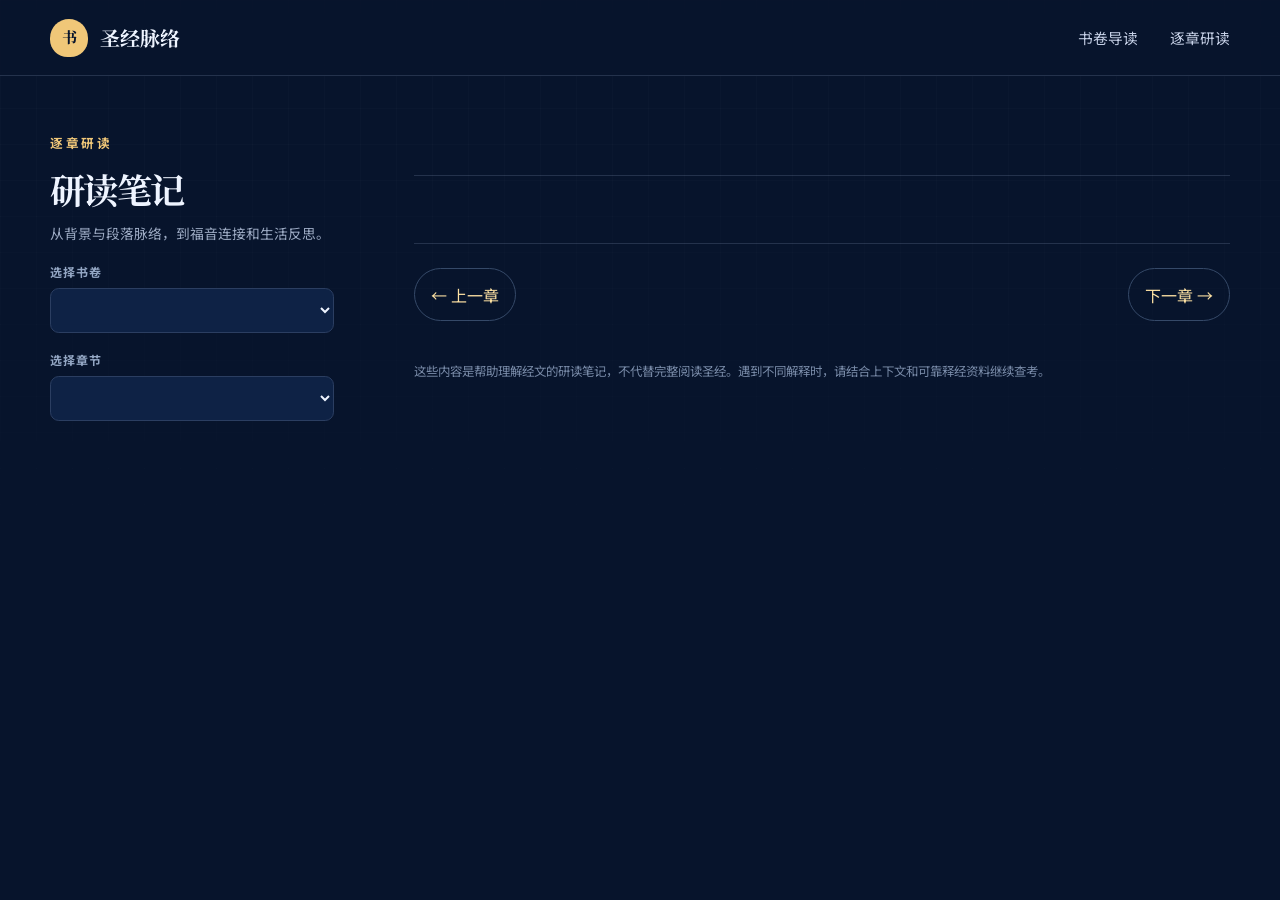
==== study.html @ f8e5fe14 "Add study.html" ====
<!doctype html>
<html lang="zh-CN">
  <head>
    <meta charset="UTF-8" />
    <meta name="viewport" content="width=device-width, initial-scale=1.0" />
    <meta name="description" content="简体中文圣经逐章研读笔记，包含经文脉络、福音连接、核心信息和生活反思。" />
    <meta name="theme-color" content="#08152d" />
    <title>逐章研读｜圣经脉络</title>
    <link rel="preconnect" href="https://fonts.googleapis.com" />
    <link rel="preconnect" href="https://fonts.gstatic.com" crossorigin />
    <link href="https://fonts.googleapis.com/css2?family=Noto+Sans+SC:wght@400;500;600;700&family=Noto+Serif+SC:wght@600;700;900&display=swap" rel="stylesheet" />
    <link rel="icon" type="image/svg+xml" href="data:image/svg+xml,%3Csvg xmlns='http://www.w3.org/2000/svg' viewBox='0 0 64 64'%3E%3Crect width='64' height='64' rx='14' fill='%2308152d'/%3E%3Cpath d='M14 16h15c5 0 9 4 9 9v25c-2-3-5-5-10-5H14V16Zm36 0H35c-5 0-9 4-9 9v20h10c5 0 9 2 14 5V16Z' fill='%23f0c778'/%3E%3C/svg%3E" />
    <link rel="stylesheet" href="styles.css" />
  </head>
  <body class="study-page">
    <a class="skip-link" href="#study-content">跳到研读内容</a>
    <header class="site-header">
      <a class="brand" href="index.html" aria-label="返回圣经脉络首页"><span class="brand-mark" aria-hidden="true">书</span><span>圣经脉络</span></a>
      <nav aria-label="主要导航"><a href="index.html">书卷导读</a><a href="study.html" aria-current="page">逐章研读</a></nav>
    </header>

    <main class="study-shell">
      <aside class="study-sidebar" aria-label="研读导航">
        <div class="study-sidebar-heading">
          <p class="eyebrow">逐章研读</p>
          <h1>研读笔记</h1>
          <p>从背景与段落脉络，到福音连接和生活反思。</p>
        </div>
        <label class="study-select-label" for="book-select">选择书卷</label>
        <select id="book-select" class="study-select"></select>
        <label class="study-select-label" for="chapter-select">选择章节</label>
        <select id="chapter-select" class="study-select"></select>
        <div id="chapter-list" class="chapter-list" aria-label="章节列表"></div>
      </aside>

      <article class="study-content" id="study-content" tabindex="-1">
        <div class="study-content-header">
          <p class="study-breadcrumb" id="study-breadcrumb"></p>
          <h2 id="study-title"></h2>
          <p class="study-subtitle" id="study-subtitle"></p>
        </div>
        <div class="study-note" id="study-note"></div>
        <nav class="chapter-pagination" aria-label="前后章节">
          <button id="previous-chapter" type="button">← 上一章</button>
          <button id="next-chapter" type="button">下一章 →</button>
        </nav>
        <p class="study-disclaimer">这些内容是帮助理解经文的研读笔记，不代替完整阅读圣经。遇到不同解释时，请结合上下文和可靠释经资料继续查考。</p>
      </article>
    </main>

    <script src="study-data.js"></script>
    <script src="study.js"></script>
  </body>
</html>
---- styles.css ----
:root {
  --ink: #eef4ff;
  --muted: #9dabc4;
  --navy: #08152d;
  --navy-2: #0d2144;
  --navy-3: #132b53;
  --gold: #f0c778;
  --gold-soft: #ffe3a4;
  --blue: #80b8ff;
  --line: rgba(183, 205, 242, 0.16);
  --max: 1180px;
}

* { box-sizing: border-box; }
html { scroll-behavior: smooth; }
body {
  margin: 0;
  color: var(--ink);
  background: var(--navy);
  font-family: "Noto Sans SC", system-ui, sans-serif;
  font-size: 16px;
  line-height: 1.75;
}
body::before {
  content: "";
  position: fixed;
  inset: 0;
  pointer-events: none;
  background-image: linear-gradient(rgba(255,255,255,.018) 1px, transparent 1px), linear-gradient(90deg, rgba(255,255,255,.018) 1px, transparent 1px);
  background-size: 36px 36px;
  mask-image: linear-gradient(to bottom, black, transparent 70%);
}
a { color: inherit; }
button, input { font: inherit; }
button { color: inherit; }
.sr-only { position: absolute; width: 1px; height: 1px; padding: 0; margin: -1px; overflow: hidden; clip: rect(0,0,0,0); white-space: nowrap; border: 0; }
.skip-link { position: fixed; left: 1rem; top: -5rem; z-index: 99; padding: .7rem 1rem; color: var(--navy); background: var(--gold); border-radius: .3rem; }
.skip-link:focus { top: 1rem; }

.site-header {
  position: sticky;
  top: 0;
  z-index: 20;
  display: flex;
  align-items: center;
  justify-content: space-between;
  min-height: 76px;
  padding: 0 max(24px, calc((100vw - var(--max)) / 2));
  background: rgba(8, 21, 45, .88);
  border-bottom: 1px solid var(--line);
  backdrop-filter: blur(14px);
}
.brand { display: flex; align-items: center; gap: .75rem; font-family: "Noto Serif SC", serif; font-size: 1.25rem; font-weight: 700; text-decoration: none; }
.brand-mark { display: grid; width: 38px; height: 38px; place-items: center; color: var(--navy); background: var(--gold); border-radius: 50% 50% 46% 46%; font-size: .95rem; }
nav { display: flex; gap: 2rem; }
nav a { color: #c7d2e8; font-size: .92rem; text-decoration: none; }
nav a:hover, nav a:focus-visible { color: var(--gold-soft); }

.hero {
  position: relative;
  display: grid;
  grid-template-columns: 1.06fr .94fr;
  gap: 5rem;
  align-items: center;
  min-height: 700px;
  max-width: var(--max);
  margin: 0 auto;
  padding: 7rem 0 6rem;
}
.hero::after { content: ""; position: absolute; z-index: -1; right: -22%; top: 3%; width: 620px; height: 620px; background: radial-gradient(circle, rgba(50, 111, 204, .21), transparent 67%); }
.eyebrow { margin: 0 0 .9rem; color: var(--gold); font-size: .79rem; font-weight: 700; letter-spacing: .2em; }
h1, h2, h3 { font-family: "Noto Serif SC", serif; }
h1 { margin: 0; font-size: clamp(3.1rem, 6.2vw, 5.8rem); line-height: 1.11; letter-spacing: -.045em; }
h1 span { color: var(--gold); }
.hero-intro { max-width: 600px; margin: 2rem 0 2.3rem; color: #b9c7de; font-size: 1.08rem; }
.primary-button { display: inline-flex; align-items: center; gap: 1.3rem; padding: .82rem 1.25rem .82rem 1.35rem; color: var(--navy); background: var(--gold); border: 1px solid var(--gold); border-radius: 3rem; font-weight: 700; text-decoration: none; }
.primary-button span { display: grid; width: 31px; height: 31px; place-items: center; background: var(--navy); color: var(--gold); border-radius: 50%; }
.primary-button:hover { background: var(--gold-soft); }
.hero-actions { display: flex; align-items: center; gap: 1.5rem; flex-wrap: wrap; }
.text-link { color: var(--gold-soft); font-size: .9rem; font-weight: 600; text-underline-offset: .3rem; }

.hero-map { position: relative; display: grid; gap: .3rem; padding: 1rem 0; }
.map-line { position: absolute; left: 27px; top: 10%; bottom: 10%; width: 1px; background: linear-gradient(var(--gold), rgba(240,199,120,.08)); }
.map-item { position: relative; display: grid; grid-template-columns: 55px 105px 1fr; align-items: center; min-height: 74px; color: #8fa0bc; border-bottom: 1px solid var(--line); }
.map-item span { z-index: 1; display: grid; width: 36px; height: 36px; place-items: center; background: var(--navy); border: 1px solid #34496c; border-radius: 50%; font-size: .7rem; }
.map-item strong { color: #ced8e9; font-family: "Noto Serif SC", serif; font-size: 1.14rem; }
.map-item small { font-size: .82rem; }
.map-item.active span { color: var(--navy); background: var(--gold); border-color: var(--gold); }
.map-item.active strong { color: var(--gold-soft); }

.section { max-width: var(--max); margin: 0 auto; padding: 7rem 0; }
.section-heading h2, .reading h2 { margin: .2rem 0 .8rem; font-size: clamp(2.2rem, 4vw, 3.5rem); line-height: 1.25; }
.section-heading > p:last-child { max-width: 690px; color: var(--muted); }
.overview { border-top: 1px solid var(--line); }
.testament-grid { display: grid; grid-template-columns: 1fr 1fr; gap: 1.2rem; margin-top: 3rem; }
.testament-card { display: grid; grid-template-columns: 120px 1fr; gap: 1.6rem; align-items: center; min-height: 205px; padding: 2rem; border: 1px solid var(--line); background: linear-gradient(135deg, rgba(255,255,255,.045), rgba(255,255,255,.012)); border-radius: 1.2rem; }
.testament-card.new { background: linear-gradient(135deg, rgba(78,136,221,.18), rgba(255,255,255,.015)); }
.card-number { color: var(--gold); font-family: "Noto Serif SC", serif; font-size: 4.5rem; font-weight: 900; line-height: 1; }
.testament-card p { margin: 0; color: var(--muted); font-size: .8rem; letter-spacing: .1em; }
.testament-card h3 { margin: .1rem 0 .5rem; font-size: 1.7rem; }
.testament-card span { color: #93a6c3; font-size: .84rem; }

.books-section { max-width: none; padding-left: max(24px, calc((100vw - var(--max)) / 2)); padding-right: max(24px, calc((100vw - var(--max)) / 2)); background: #0a1934; border-block: 1px solid var(--line); }
.books-heading { display: flex; justify-content: space-between; align-items: end; }
.books-heading > p { margin-bottom: 1.2rem !important; font-size: .85rem; }
.book-controls { display: flex; justify-content: space-between; gap: 1rem; margin-top: 2.2rem; }
.search-box { display: flex; align-items: center; gap: .8rem; width: min(520px, 100%); padding: 0 1rem; background: #07142c; border: 1px solid #263a5e; border-radius: .7rem; }
.search-box:focus-within { border-color: var(--gold); box-shadow: 0 0 0 3px rgba(240,199,120,.12); }
.search-box svg { width: 20px; fill: none; stroke: var(--muted); stroke-width: 1.8; }
.search-box input { width: 100%; height: 52px; color: var(--ink); background: transparent; border: 0; outline: 0; }
.search-box input::placeholder { color: #7889a5; }
.filters, .category-filters { display: flex; gap: .45rem; flex-wrap: wrap; }
.filter, .category-filter { padding: .7rem 1.05rem; color: #aebbd0; background: transparent; border: 1px solid #2b3e61; border-radius: 3rem; cursor: pointer; }
.filter:hover, .category-filter:hover, .filter.active, .category-filter.active { color: var(--navy); background: var(--gold); border-color: var(--gold); }
.category-filters { margin: 1.3rem 0 2.2rem; }
.category-filter { padding: .43rem .8rem; font-size: .8rem; }
.book-grid { display: grid; grid-template-columns: repeat(4, minmax(0, 1fr)); gap: 1rem; }
.book-card { position: relative; min-height: 255px; padding: 1.5rem; text-align: left; background: #0e2245; border: 1px solid var(--line); border-radius: .9rem; cursor: pointer; transition: transform .2s ease, border-color .2s ease, background .2s ease; }
.book-card:hover, .book-card:focus-visible { transform: translateY(-4px); background: #132a51; border-color: rgba(240,199,120,.55); outline: 0; }
.book-card .meta { display: flex; justify-content: space-between; color: #8294b1; font-size: .72rem; letter-spacing: .08em; }
.book-card h3 { margin: 1.15rem 0 .65rem; color: #f5f7fc; font-size: 1.45rem; }
.book-card p { display: -webkit-box; margin: 0; overflow: hidden; color: #9fafc7; font-size: .88rem; -webkit-box-orient: vertical; -webkit-line-clamp: 3; }
.book-card .open-label { position: absolute; bottom: 1.35rem; color: var(--gold); font-size: .78rem; }
.empty-state { padding: 5rem 1rem; text-align: center; color: var(--muted); }
.empty-state button { color: var(--gold); background: none; border: 0; text-decoration: underline; cursor: pointer; }

.reading { display: grid; grid-template-columns: .8fr 1.2fr; gap: 6rem; align-items: start; }
.reading-intro > p:last-child { color: var(--muted); }
.reading-steps { margin: 0; padding: 0; list-style: none; }
.reading-steps li { display: grid; grid-template-columns: 56px 1fr; gap: 1.2rem; padding: 1.7rem 0; border-top: 1px solid var(--line); }
.reading-steps li:last-child { border-bottom: 1px solid var(--line); }
.reading-steps span { color: var(--gold); font-family: "Noto Serif SC", serif; }
.reading-steps h3 { margin: -.2rem 0 .35rem; font-size: 1.25rem; }
.reading-steps p { margin: 0; color: var(--muted); font-size: .9rem; }

footer { display: flex; justify-content: space-between; gap: 2rem; padding: 3rem max(24px, calc((100vw - var(--max)) / 2)); color: #7f91ae; background: #050f22; border-top: 1px solid var(--line); font-size: .82rem; }
footer strong { color: var(--gold-soft); font-family: "Noto Serif SC", serif; font-size: 1.1rem; }
footer p { max-width: 480px; margin: .35rem 0; }

dialog { width: min(720px, calc(100vw - 32px)); max-height: min(88vh, 900px); padding: 0; color: var(--ink); background: #0d2144; border: 1px solid #3a4f70; border-radius: 1.1rem; box-shadow: 0 30px 100px rgba(0,0,0,.55); }
dialog::backdrop { background: rgba(2, 8, 19, .78); backdrop-filter: blur(5px); }
.dialog-close { position: absolute; top: 1rem; right: 1rem; display: grid; width: 38px; height: 38px; place-items: center; color: #bac7dc; background: rgba(255,255,255,.06); border: 1px solid var(--line); border-radius: 50%; cursor: pointer; font-size: 1.3rem; }
.dialog-body { padding: 2.4rem; }
.dialog-kicker { color: var(--gold); font-size: .75rem; letter-spacing: .12em; }
.dialog-body h2 { margin: .35rem 0 .25rem; font-size: 2.5rem; }
.dialog-theme { margin: 0 0 1.7rem; color: var(--blue); font-weight: 600; }
.dialog-summary { color: #c0cbdd; }
.dialog-details { display: grid; grid-template-columns: 1fr 1fr; gap: 1rem; margin-top: 2rem; }
.detail-box { padding: 1rem; background: rgba(255,255,255,.035); border: 1px solid var(--line); border-radius: .7rem; }
.detail-box span { display: block; margin-bottom: .35rem; color: #8496b3; font-size: .72rem; }
.detail-box strong { font-size: .92rem; }
.insight-section { margin-top: 1rem; padding: 1.1rem 1.2rem; background: rgba(128,184,255,.07); border-left: 3px solid var(--blue); border-radius: .25rem .7rem .7rem .25rem; }
.insight-section.application { background: rgba(240,199,120,.07); border-left-color: var(--gold); }
.insight-section > span { color: var(--blue); font-size: .76rem; font-weight: 700; letter-spacing: .1em; }
.insight-section.application > span { color: var(--gold); }
.insight-section p { margin: .45rem 0 0; color: #c0cbdd; font-size: .92rem; line-height: 1.8; }
.dialog-study-link { display: inline-flex; margin-top: 1.4rem; color: var(--navy); background: var(--gold); padding: .72rem 1.05rem; border-radius: 2rem; font-size: .84rem; font-weight: 700; text-decoration: none; }

.study-page { min-height: 100vh; background: #07142c; }
.study-shell { display: grid; grid-template-columns: 300px minmax(0, 820px); gap: 4rem; max-width: var(--max); margin: 0 auto; padding: 3.5rem 0 7rem; }
.study-sidebar { position: sticky; top: 110px; align-self: start; max-height: calc(100vh - 135px); overflow-y: auto; padding-right: 1rem; scrollbar-color: #425577 transparent; }
.study-sidebar-heading h1 { margin: 0; font-family: "Noto Serif SC", serif; font-size: 2.2rem; }
.study-sidebar-heading > p:last-child { color: var(--muted); font-size: .86rem; }
.study-select-label { display: block; margin: 1rem 0 .35rem; color: #93a6c3; font-size: .75rem; font-weight: 700; letter-spacing: .08em; }
.study-select { width: 100%; min-height: 45px; padding: 0 .75rem; color: var(--ink); background: #0e2245; border: 1px solid #2b3e61; border-radius: .55rem; }
.chapter-list { display: grid; grid-template-columns: repeat(5, 1fr); gap: .4rem; margin-top: 1rem; }
.chapter-list button { aspect-ratio: 1; color: #aab8ce; background: #0b1b39; border: 1px solid #263a5e; border-radius: .45rem; cursor: pointer; font-size: .78rem; }
.chapter-list button:hover, .chapter-list button.active { color: var(--navy); background: var(--gold); border-color: var(--gold); }
.study-content { min-width: 0; }
.study-content-header { padding-bottom: 2rem; border-bottom: 1px solid var(--line); }
.study-breadcrumb { margin: 0 0 .7rem; color: var(--gold); font-size: .78rem; font-weight: 700; letter-spacing: .1em; }
.study-content h2 { margin: 0; font-size: clamp(2.1rem, 4vw, 3.4rem); line-height: 1.25; }
.study-subtitle { margin: .7rem 0 0; color: var(--blue); font-size: 1.08rem; }
.study-note { padding-top: 1.2rem; }
.study-note h3 { margin: 2.7rem 0 .8rem; padding-top: 1.2rem; color: var(--gold-soft); border-top: 1px solid var(--line); font-size: 1.45rem; }
.study-note h4 { margin: 2rem 0 .7rem; color: #edf3ff; font-family: "Noto Sans SC", sans-serif; font-size: 1.02rem; }
.study-note p { margin: .65rem 0; color: #b9c7dc; font-size: 1rem; line-height: 1.9; }
.study-highlight { padding: 1rem 1.1rem; color: #dce8fb !important; background: rgba(128,184,255,.07); border-left: 3px solid var(--blue); border-radius: .2rem .6rem .6rem .2rem; }
.study-point { padding-left: 1rem; border-left: 2px solid #415677; }
.chapter-pagination { display: flex; justify-content: space-between; gap: 1rem; margin-top: 3rem; padding-top: 1.5rem; border-top: 1px solid var(--line); }
.chapter-pagination button { padding: .7rem 1rem; color: var(--gold-soft); background: transparent; border: 1px solid #354968; border-radius: 2rem; cursor: pointer; }
.chapter-pagination button:hover:not(:disabled) { color: var(--navy); background: var(--gold); border-color: var(--gold); }
.chapter-pagination button:disabled { opacity: .35; cursor: not-allowed; }
.study-disclaimer { margin-top: 2.5rem; color: #788aa7; font-size: .78rem; }

@media (max-width: 900px) {
  .site-header { padding-inline: 24px; }
  nav { display: none; }
  .hero { grid-template-columns: 1fr; gap: 3rem; min-height: auto; padding: 5rem 24px; }
  .hero-map { max-width: 620px; }
  .section { padding: 5rem 24px; }
  .testament-grid { grid-template-columns: 1fr; }
  .book-grid { grid-template-columns: repeat(2, minmax(0, 1fr)); }
  .reading { grid-template-columns: 1fr; gap: 2rem; }
  .study-shell { grid-template-columns: 1fr; gap: 2.5rem; padding: 2.5rem 24px 5rem; }
  .study-sidebar { position: static; max-height: none; padding: 0; }
  .chapter-list { grid-template-columns: repeat(10, 1fr); }
}

@media (max-width: 580px) {
  h1 { font-size: 3.2rem; }
  .hero { padding-top: 4rem; }
  .map-item { grid-template-columns: 50px 85px 1fr; }
  .testament-card { grid-template-columns: 80px 1fr; padding: 1.4rem; }
  .card-number { font-size: 3.3rem; }
  .book-controls, .books-heading, footer { align-items: stretch; flex-direction: column; }
  .filters { display: grid; grid-template-columns: repeat(3, 1fr); }
  .book-grid { grid-template-columns: 1fr; }
  .book-card { min-height: 220px; }
  .dialog-body { padding: 2rem 1.4rem 1.4rem; }
  .dialog-details { grid-template-columns: 1fr; }
  .chapter-list { grid-template-columns: repeat(7, 1fr); }
  .study-content h2 { font-size: 2rem; }
}

@media (prefers-reduced-motion: reduce) {
  html { scroll-behavior: auto; }
  *, *::before, *::after { transition-duration: .01ms !important; }
}
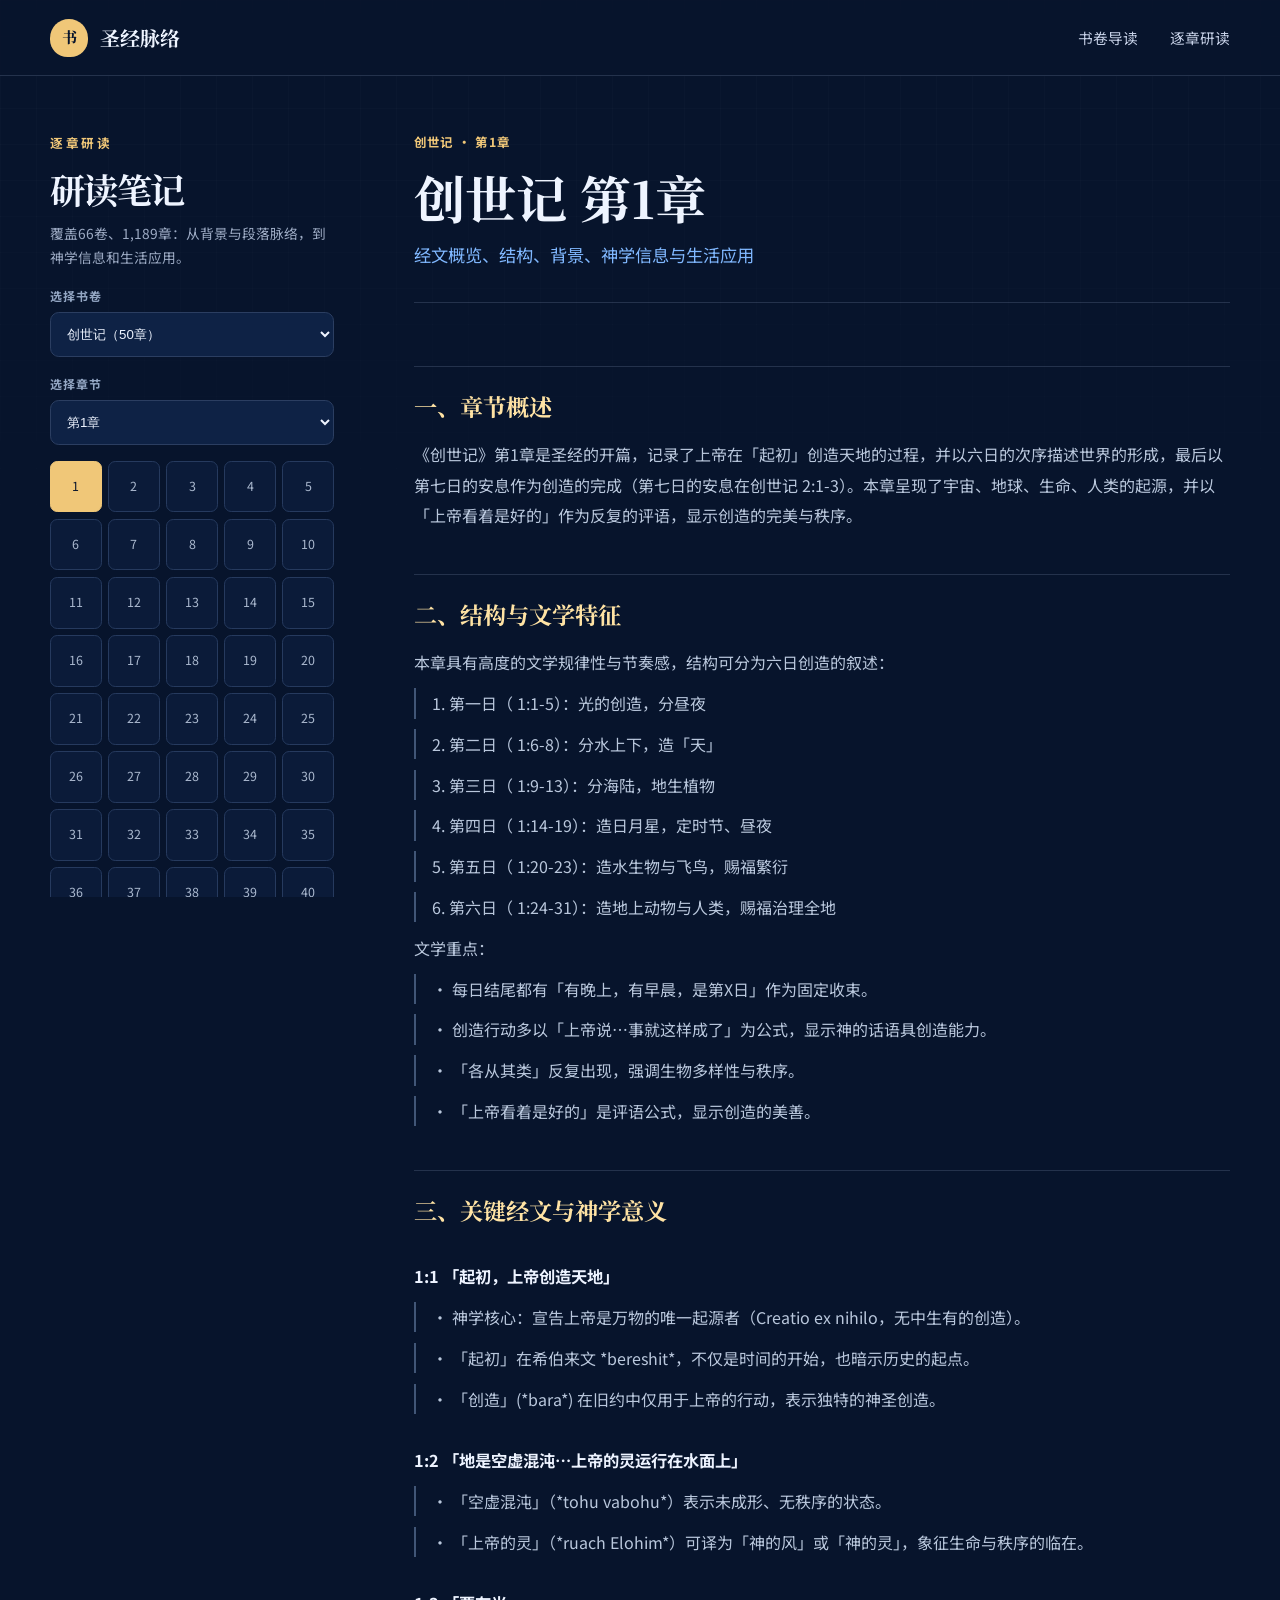
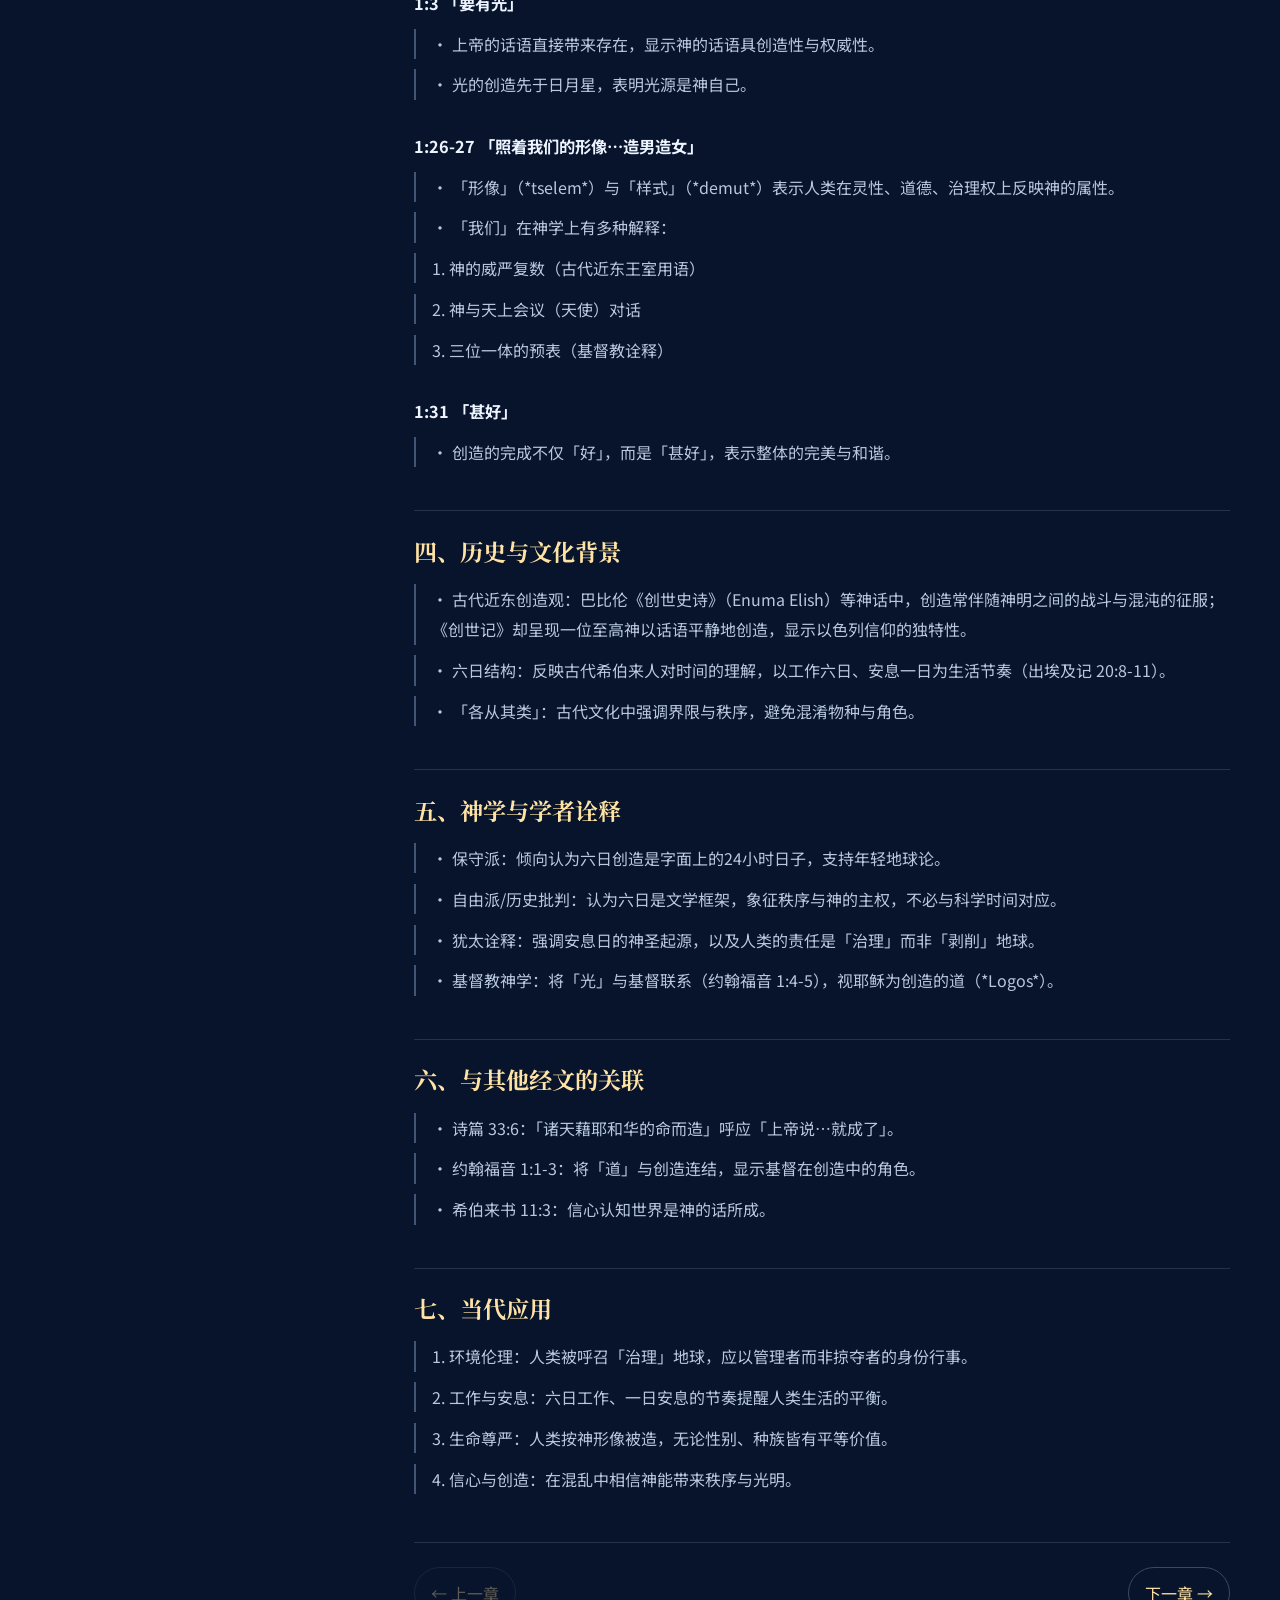
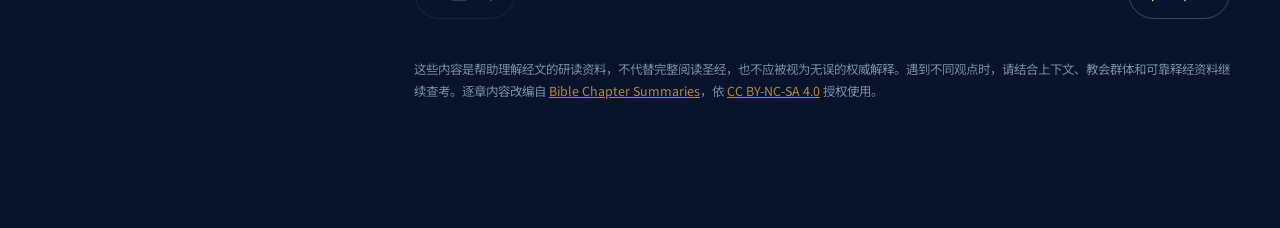
==== commit afc49a00: "Complete all 66 books and 1,189 chapter studies" ====
--- a/study.html
+++ b/study.html
@@ -3,7 +3,7 @@
   <head>
     <meta charset="UTF-8" />
     <meta name="viewport" content="width=device-width, initial-scale=1.0" />
-    <meta name="description" content="简体中文圣经逐章研读笔记，包含经文脉络、福音连接、核心信息和生活反思。" />
+    <meta name="description" content="覆盖圣经66卷、1,189章的简体中文逐章研读资料，包含经文脉络、背景、神学信息和生活应用。" />
     <meta name="theme-color" content="#08152d" />
     <title>逐章研读｜圣经脉络</title>
     <link rel="preconnect" href="https://fonts.googleapis.com" />
@@ -24,7 +24,7 @@
         <div class="study-sidebar-heading">
           <p class="eyebrow">逐章研读</p>
           <h1>研读笔记</h1>
-          <p>从背景与段落脉络，到福音连接和生活反思。</p>
+          <p>覆盖66卷、1,189章：从背景与段落脉络，到神学信息和生活应用。</p>
         </div>
         <label class="study-select-label" for="book-select">选择书卷</label>
         <select id="book-select" class="study-select"></select>
@@ -44,7 +44,7 @@
           <button id="previous-chapter" type="button">← 上一章</button>
           <button id="next-chapter" type="button">下一章 →</button>
         </nav>
-        <p class="study-disclaimer">这些内容是帮助理解经文的研读笔记，不代替完整阅读圣经。遇到不同解释时，请结合上下文和可靠释经资料继续查考。</p>
+        <p class="study-disclaimer">这些内容是帮助理解经文的研读资料，不代替完整阅读圣经，也不应被视为无误的权威解释。遇到不同观点时，请结合上下文、教会群体和可靠释经资料继续查考。逐章内容改编自 <a href="https://github.com/eliranwong/BibleChapterSummaries" target="_blank" rel="noopener">Bible Chapter Summaries</a>，依 <a href="https://creativecommons.org/licenses/by-nc-sa/4.0/" target="_blank" rel="noopener">CC BY-NC-SA 4.0</a> 授权使用。</p>
       </article>
     </main>
 
--- a/styles.css
+++ b/styles.css
@@ -182,6 +182,9 @@
 .chapter-pagination button:hover:not(:disabled) { color: var(--navy); background: var(--gold); border-color: var(--gold); }
 .chapter-pagination button:disabled { opacity: .35; cursor: not-allowed; }
 .study-disclaimer { margin-top: 2.5rem; color: #788aa7; font-size: .78rem; }
+.study-disclaimer a { color: #b58a3d; }
+.study-loading { color: #788aa7; padding: 2rem 0; }
+.study-error { color: #a13b35; padding: 1rem; border: 1px solid #d8aaa6; border-radius: 10px; background: #fff7f6; }
 
 @media (max-width: 900px) {
   .site-header { padding-inline: 24px; }
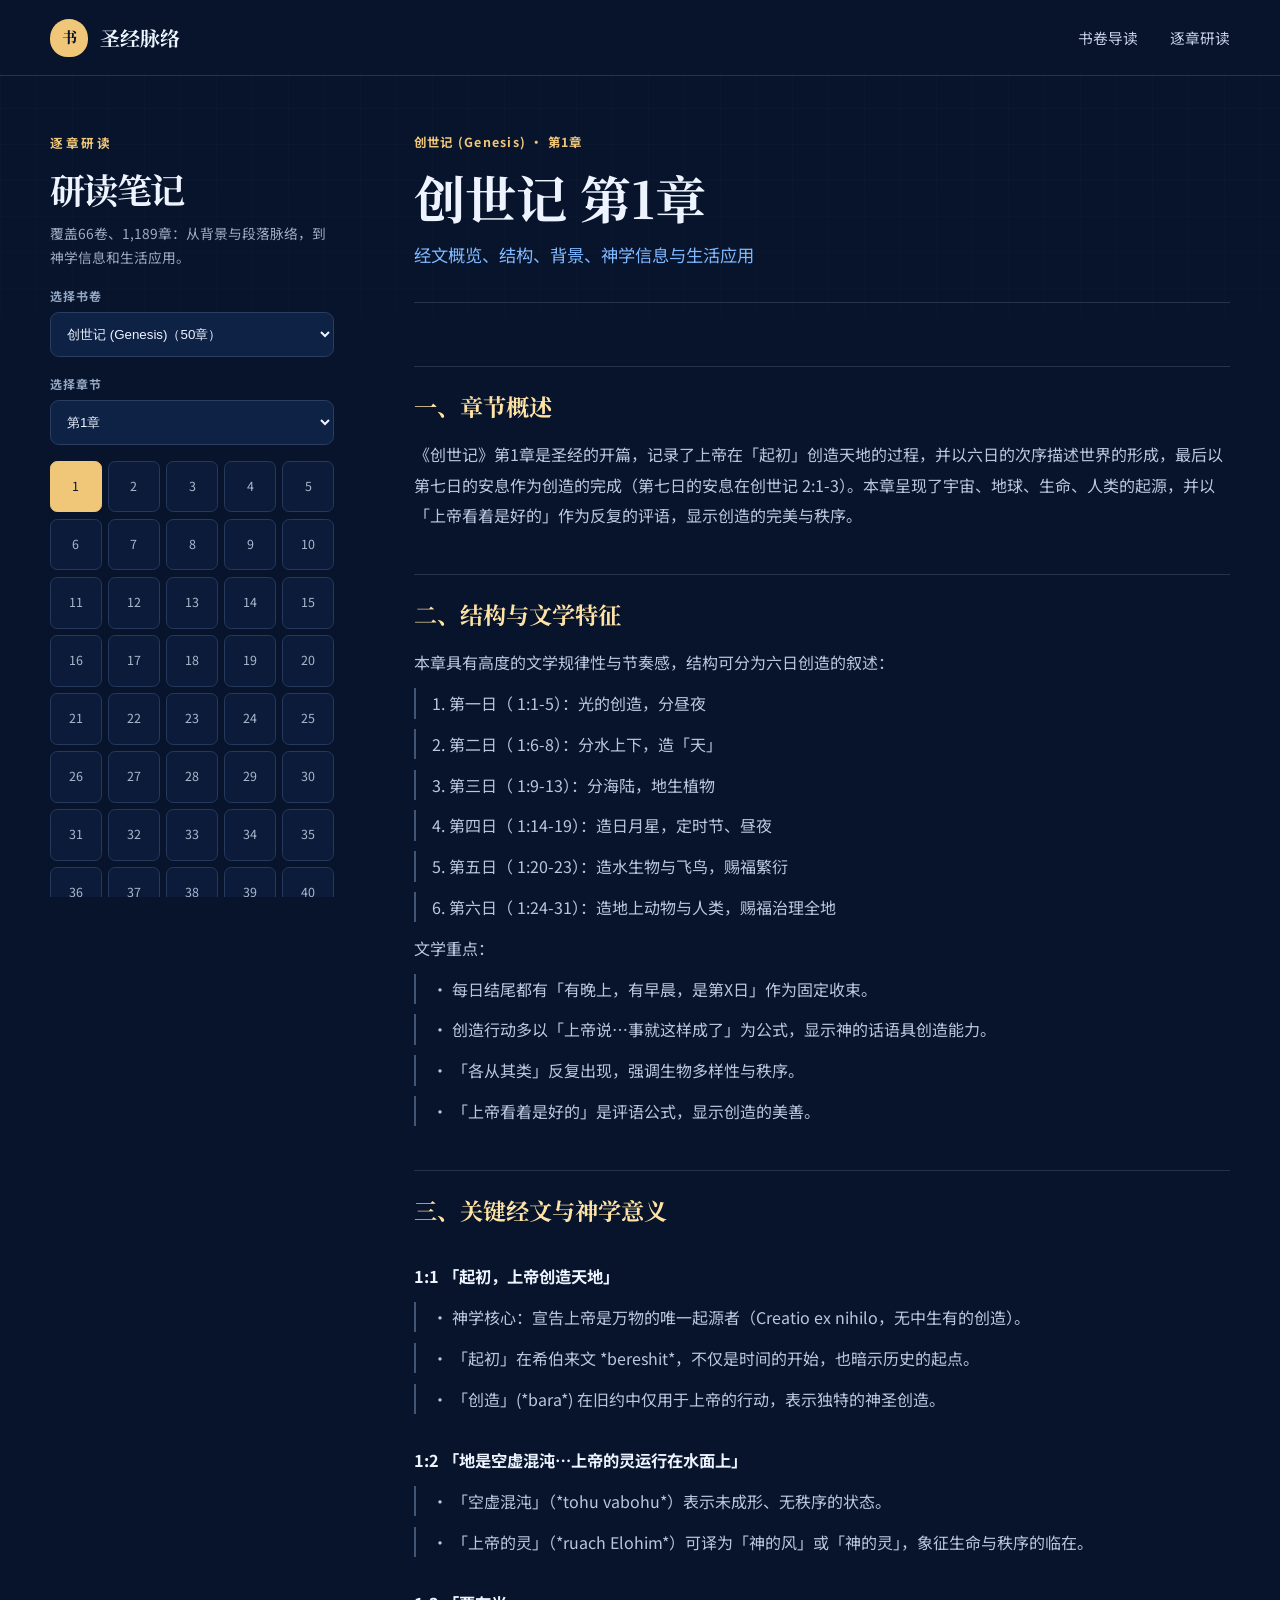
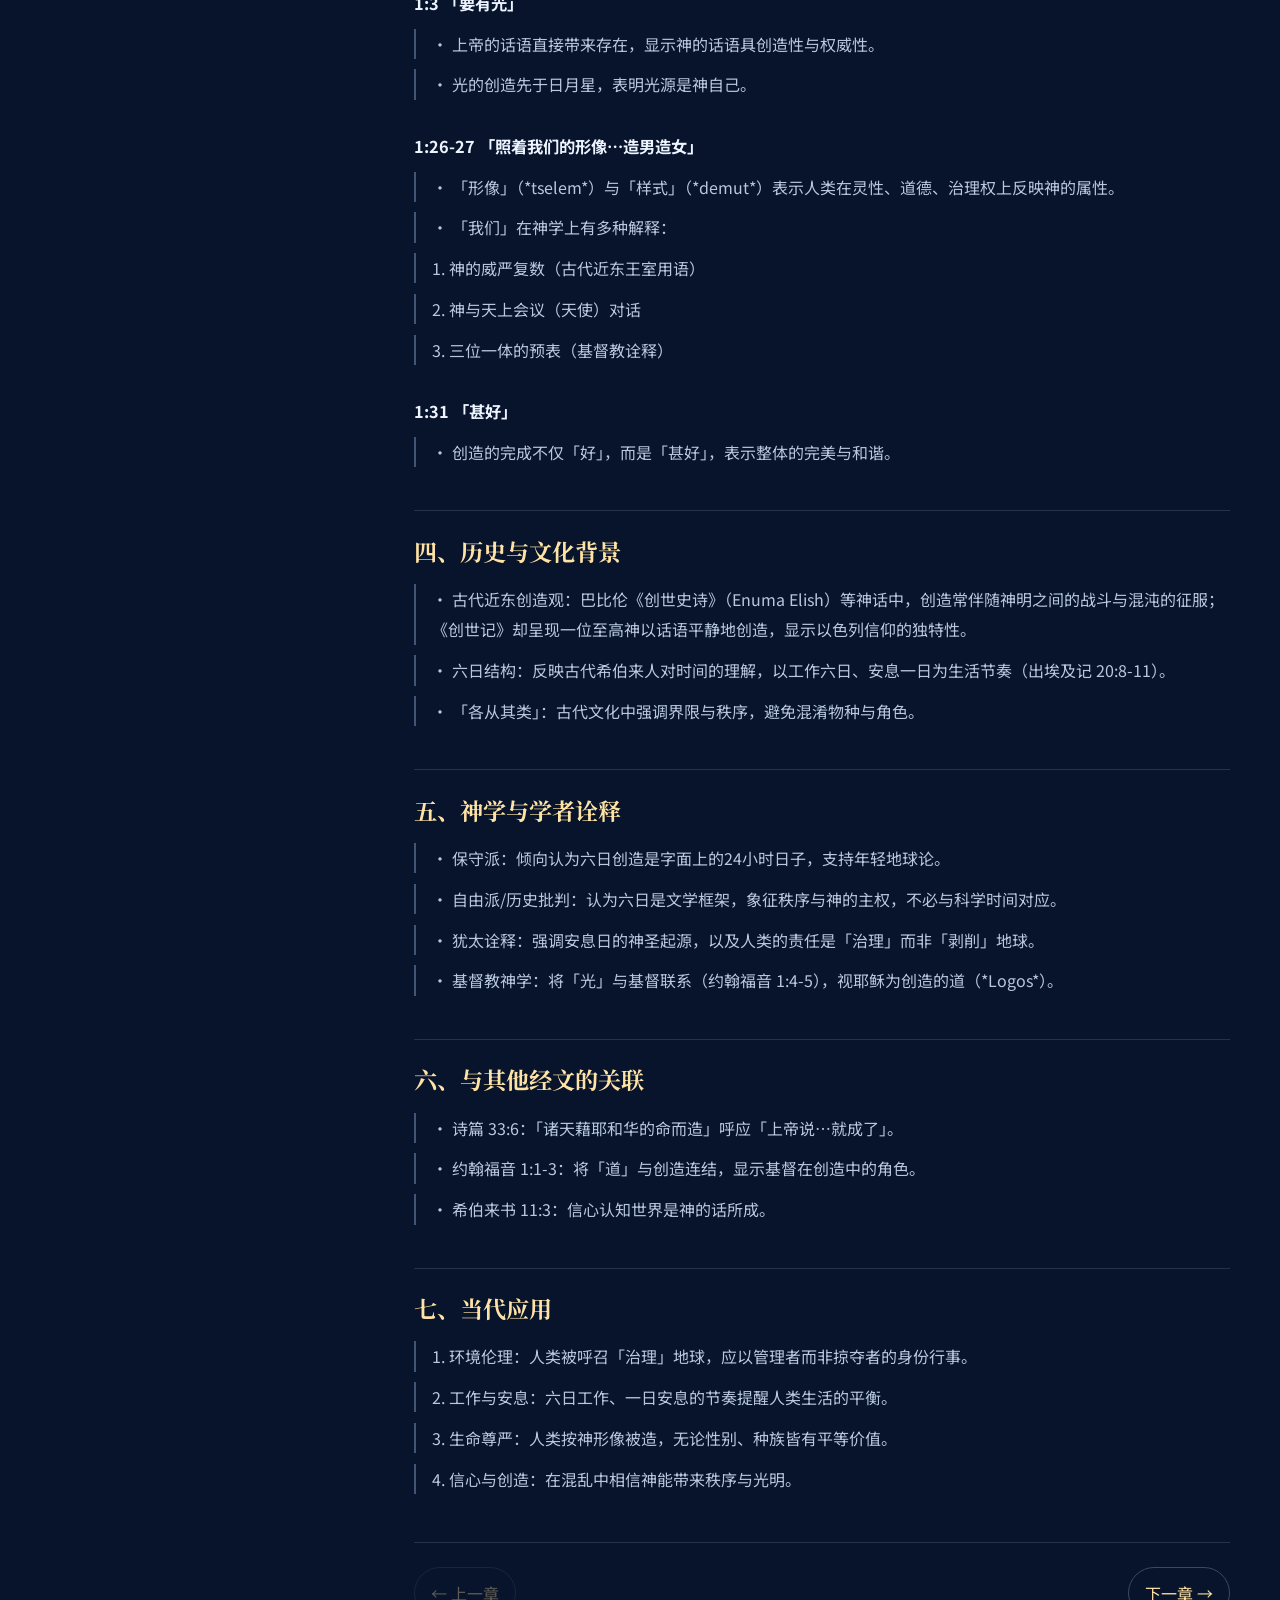
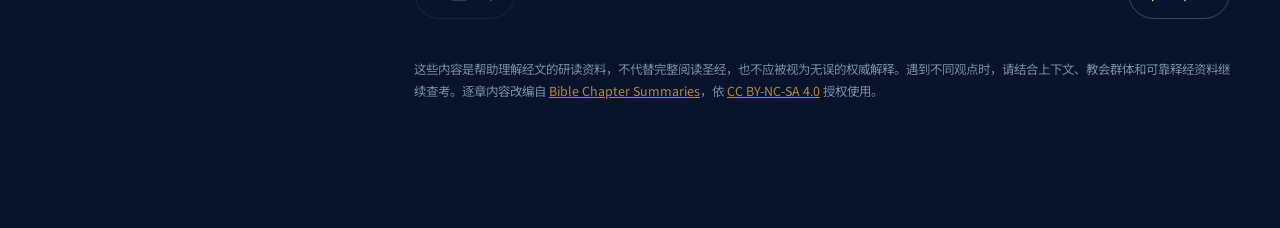
==== commit 9f8506c3: "Improve mobile chapter navigation and bilingual names" ====
--- a/study.html
+++ b/study.html
@@ -16,11 +16,19 @@
     <a class="skip-link" href="#study-content">跳到研读内容</a>
     <header class="site-header">
       <a class="brand" href="index.html" aria-label="返回圣经脉络首页"><span class="brand-mark" aria-hidden="true">书</span><span>圣经脉络</span></a>
-      <nav aria-label="主要导航"><a href="index.html">书卷导读</a><a href="study.html" aria-current="page">逐章研读</a></nav>
+      <div class="study-header-actions">
+        <nav aria-label="主要导航"><a href="index.html">书卷导读</a><a href="study.html" aria-current="page">逐章研读</a></nav>
+        <button class="study-menu-toggle" id="study-menu-toggle" type="button" aria-expanded="false" aria-controls="study-sidebar">
+          <span class="hamburger-icon" aria-hidden="true"><span></span><span></span><span></span></span>
+          <span class="study-menu-label">快速导航</span>
+        </button>
+      </div>
     </header>
+    <button class="study-menu-backdrop" id="study-menu-backdrop" type="button" aria-label="关闭快速导航" hidden></button>
 
     <main class="study-shell">
-      <aside class="study-sidebar" aria-label="研读导航">
+      <aside class="study-sidebar" id="study-sidebar" aria-label="书卷与章节导航" tabindex="-1">
+        <button class="study-menu-close" id="study-menu-close" type="button" aria-label="关闭快速导航">×</button>
         <div class="study-sidebar-heading">
           <p class="eyebrow">逐章研读</p>
           <h1>研读笔记</h1>
@@ -34,6 +42,14 @@
       </aside>
 
       <article class="study-content" id="study-content" tabindex="-1">
+        <nav class="mobile-chapter-bar" aria-label="当前章节快速导航">
+          <button id="mobile-previous-chapter" type="button" aria-label="上一章">←</button>
+          <button class="mobile-current-chapter" id="mobile-study-menu" type="button" aria-expanded="false" aria-controls="study-sidebar">
+            <span id="mobile-current-book">选择书卷</span>
+            <strong id="mobile-current-chapter">选择章节</strong>
+          </button>
+          <button id="mobile-next-chapter" type="button" aria-label="下一章">→</button>
+        </nav>
         <div class="study-content-header">
           <p class="study-breadcrumb" id="study-breadcrumb"></p>
           <h2 id="study-title"></h2>
--- a/styles.css
+++ b/styles.css
@@ -55,6 +55,8 @@
 nav { display: flex; gap: 2rem; }
 nav a { color: #c7d2e8; font-size: .92rem; text-decoration: none; }
 nav a:hover, nav a:focus-visible { color: var(--gold-soft); }
+.study-header-actions { display: flex; align-items: center; gap: 1rem; }
+.study-menu-toggle, .study-menu-close, .mobile-chapter-bar { display: none; }
 
 .hero {
   position: relative;
@@ -115,10 +117,11 @@
 .category-filters { margin: 1.3rem 0 2.2rem; }
 .category-filter { padding: .43rem .8rem; font-size: .8rem; }
 .book-grid { display: grid; grid-template-columns: repeat(4, minmax(0, 1fr)); gap: 1rem; }
-.book-card { position: relative; min-height: 255px; padding: 1.5rem; text-align: left; background: #0e2245; border: 1px solid var(--line); border-radius: .9rem; cursor: pointer; transition: transform .2s ease, border-color .2s ease, background .2s ease; }
+.book-card { position: relative; min-height: 275px; padding: 1.5rem 1.5rem 3.4rem; text-align: left; background: #0e2245; border: 1px solid var(--line); border-radius: .9rem; cursor: pointer; transition: transform .2s ease, border-color .2s ease, background .2s ease; }
 .book-card:hover, .book-card:focus-visible { transform: translateY(-4px); background: #132a51; border-color: rgba(240,199,120,.55); outline: 0; }
 .book-card .meta { display: flex; justify-content: space-between; color: #8294b1; font-size: .72rem; letter-spacing: .08em; }
 .book-card h3 { margin: 1.15rem 0 .65rem; color: #f5f7fc; font-size: 1.45rem; }
+.book-card h3 small { display: block; margin-top: .15rem; color: #9fb0cc; font-family: "Noto Sans SC", sans-serif; font-size: .62em; font-weight: 600; line-height: 1.35; }
 .book-card p { display: -webkit-box; margin: 0; overflow: hidden; color: #9fafc7; font-size: .88rem; -webkit-box-orient: vertical; -webkit-line-clamp: 3; }
 .book-card .open-label { position: absolute; bottom: 1.35rem; color: var(--gold); font-size: .78rem; }
 .empty-state { padding: 5rem 1rem; text-align: center; color: var(--muted); }
@@ -143,6 +146,7 @@
 .dialog-body { padding: 2.4rem; }
 .dialog-kicker { color: var(--gold); font-size: .75rem; letter-spacing: .12em; }
 .dialog-body h2 { margin: .35rem 0 .25rem; font-size: 2.5rem; }
+.dialog-body h2 small { display: block; margin-top: .2rem; color: #9fb0cc; font-family: "Noto Sans SC", sans-serif; font-size: .48em; font-weight: 600; }
 .dialog-theme { margin: 0 0 1.7rem; color: var(--blue); font-weight: 600; }
 .dialog-summary { color: #c0cbdd; }
 .dialog-details { display: grid; grid-template-columns: 1fr 1fr; gap: 1rem; margin-top: 2rem; }
@@ -166,7 +170,7 @@
 .chapter-list { display: grid; grid-template-columns: repeat(5, 1fr); gap: .4rem; margin-top: 1rem; }
 .chapter-list button { aspect-ratio: 1; color: #aab8ce; background: #0b1b39; border: 1px solid #263a5e; border-radius: .45rem; cursor: pointer; font-size: .78rem; }
 .chapter-list button:hover, .chapter-list button.active { color: var(--navy); background: var(--gold); border-color: var(--gold); }
-.study-content { min-width: 0; }
+.study-content { min-width: 0; scroll-margin-top: 165px; }
 .study-content-header { padding-bottom: 2rem; border-bottom: 1px solid var(--line); }
 .study-breadcrumb { margin: 0 0 .7rem; color: var(--gold); font-size: .78rem; font-weight: 700; letter-spacing: .1em; }
 .study-content h2 { margin: 0; font-size: clamp(2.1rem, 4vw, 3.4rem); line-height: 1.25; }
@@ -195,12 +199,122 @@
   .testament-grid { grid-template-columns: 1fr; }
   .book-grid { grid-template-columns: repeat(2, minmax(0, 1fr)); }
   .reading { grid-template-columns: 1fr; gap: 2rem; }
-  .study-shell { grid-template-columns: 1fr; gap: 2.5rem; padding: 2.5rem 24px 5rem; }
-  .study-sidebar { position: static; max-height: none; padding: 0; }
-  .chapter-list { grid-template-columns: repeat(10, 1fr); }
+  .study-shell { grid-template-columns: 1fr; gap: 0; padding: 1.5rem 24px 5rem; }
+  .study-menu-toggle {
+    display: inline-flex;
+    align-items: center;
+    gap: .65rem;
+    min-height: 44px;
+    padding: 0 .9rem;
+    color: var(--gold-soft);
+    background: #0e2245;
+    border: 1px solid #354968;
+    border-radius: 2rem;
+    cursor: pointer;
+    font-size: .82rem;
+    font-weight: 700;
+  }
+  .hamburger-icon { display: grid; gap: 4px; width: 19px; }
+  .hamburger-icon span { display: block; width: 100%; height: 2px; background: currentColor; border-radius: 2px; }
+  .study-menu-close {
+    position: sticky;
+    top: 0;
+    z-index: 2;
+    display: grid;
+    width: 44px;
+    height: 44px;
+    margin: 0 0 .6rem auto;
+    place-items: center;
+    color: #d8e2f2;
+    background: #12294f;
+    border: 1px solid #354968;
+    border-radius: 50%;
+    cursor: pointer;
+    font-size: 1.45rem;
+  }
+  .study-sidebar {
+    position: fixed;
+    inset: 0 auto 0 0;
+    z-index: 50;
+    width: min(88vw, 390px);
+    height: 100dvh;
+    max-height: none;
+    overflow-y: auto;
+    padding: 1.1rem 1.25rem 2.5rem;
+    background: #07142c;
+    border-right: 1px solid #354968;
+    box-shadow: 24px 0 70px rgba(0,0,0,.5);
+    transform: translateX(-105%);
+    transition: transform .22s ease;
+  }
+  .study-sidebar.is-open { transform: translateX(0); }
+  .study-menu-backdrop:not([hidden]) {
+    position: fixed;
+    inset: 0;
+    z-index: 40;
+    display: block;
+    width: 100%;
+    height: 100%;
+    padding: 0;
+    background: rgba(2, 8, 19, .78);
+    border: 0;
+    backdrop-filter: blur(3px);
+    cursor: pointer;
+  }
+  .study-menu-open { overflow: hidden; }
+  .chapter-list { grid-template-columns: repeat(6, 1fr); }
+  .mobile-chapter-bar {
+    position: sticky;
+    top: 76px;
+    z-index: 15;
+    display: grid;
+    grid-template-columns: 44px minmax(0, 1fr) 44px;
+    gap: .55rem;
+    align-items: stretch;
+    margin: -1.5rem -12px 1.8rem;
+    padding: .65rem;
+    background: rgba(7, 20, 44, .96);
+    border: 1px solid #263a5e;
+    border-top: 0;
+    border-radius: 0 0 .85rem .85rem;
+    box-shadow: 0 12px 28px rgba(0,0,0,.2);
+    backdrop-filter: blur(12px);
+  }
+  .mobile-chapter-bar > button {
+    min-width: 44px;
+    min-height: 44px;
+    color: var(--gold-soft);
+    background: #0e2245;
+    border: 1px solid #354968;
+    border-radius: .65rem;
+    cursor: pointer;
+  }
+  .mobile-chapter-bar > button:disabled { opacity: .35; cursor: not-allowed; }
+  .mobile-chapter-bar .mobile-current-chapter {
+    display: flex;
+    min-width: 0;
+    flex-direction: column;
+    align-items: flex-start;
+    justify-content: center;
+    padding: .4rem .8rem;
+    text-align: left;
+  }
+  .mobile-current-chapter span {
+    width: 100%;
+    overflow: hidden;
+    color: #aab8ce;
+    font-size: .72rem;
+    line-height: 1.35;
+    text-overflow: ellipsis;
+    white-space: nowrap;
+  }
+  .mobile-current-chapter strong { color: var(--gold-soft); font-size: .88rem; }
 }
 
 @media (max-width: 580px) {
+  .site-header { min-height: 68px; padding-inline: 16px; }
+  .study-menu-label { position: absolute; width: 1px; height: 1px; overflow: hidden; clip: rect(0,0,0,0); white-space: nowrap; }
+  .study-menu-toggle { width: 44px; padding: 0 12px; }
   h1 { font-size: 3.2rem; }
   .hero { padding-top: 4rem; }
   .map-item { grid-template-columns: 50px 85px 1fr; }
@@ -209,11 +323,17 @@
   .book-controls, .books-heading, footer { align-items: stretch; flex-direction: column; }
   .filters { display: grid; grid-template-columns: repeat(3, 1fr); }
   .book-grid { grid-template-columns: 1fr; }
-  .book-card { min-height: 220px; }
+  .book-card { min-height: 260px; }
   .dialog-body { padding: 2rem 1.4rem 1.4rem; }
   .dialog-details { grid-template-columns: 1fr; }
-  .chapter-list { grid-template-columns: repeat(7, 1fr); }
+  .study-shell { padding: 1.15rem 16px 4rem; }
+  .mobile-chapter-bar { top: 68px; margin: -1.15rem 0 1.5rem; }
+  .chapter-list { grid-template-columns: repeat(6, 1fr); }
   .study-content h2 { font-size: 2rem; }
+}
+
+@media (max-width: 370px) {
+  .chapter-list { grid-template-columns: repeat(5, 1fr); }
 }
 
 @media (prefers-reduced-motion: reduce) {
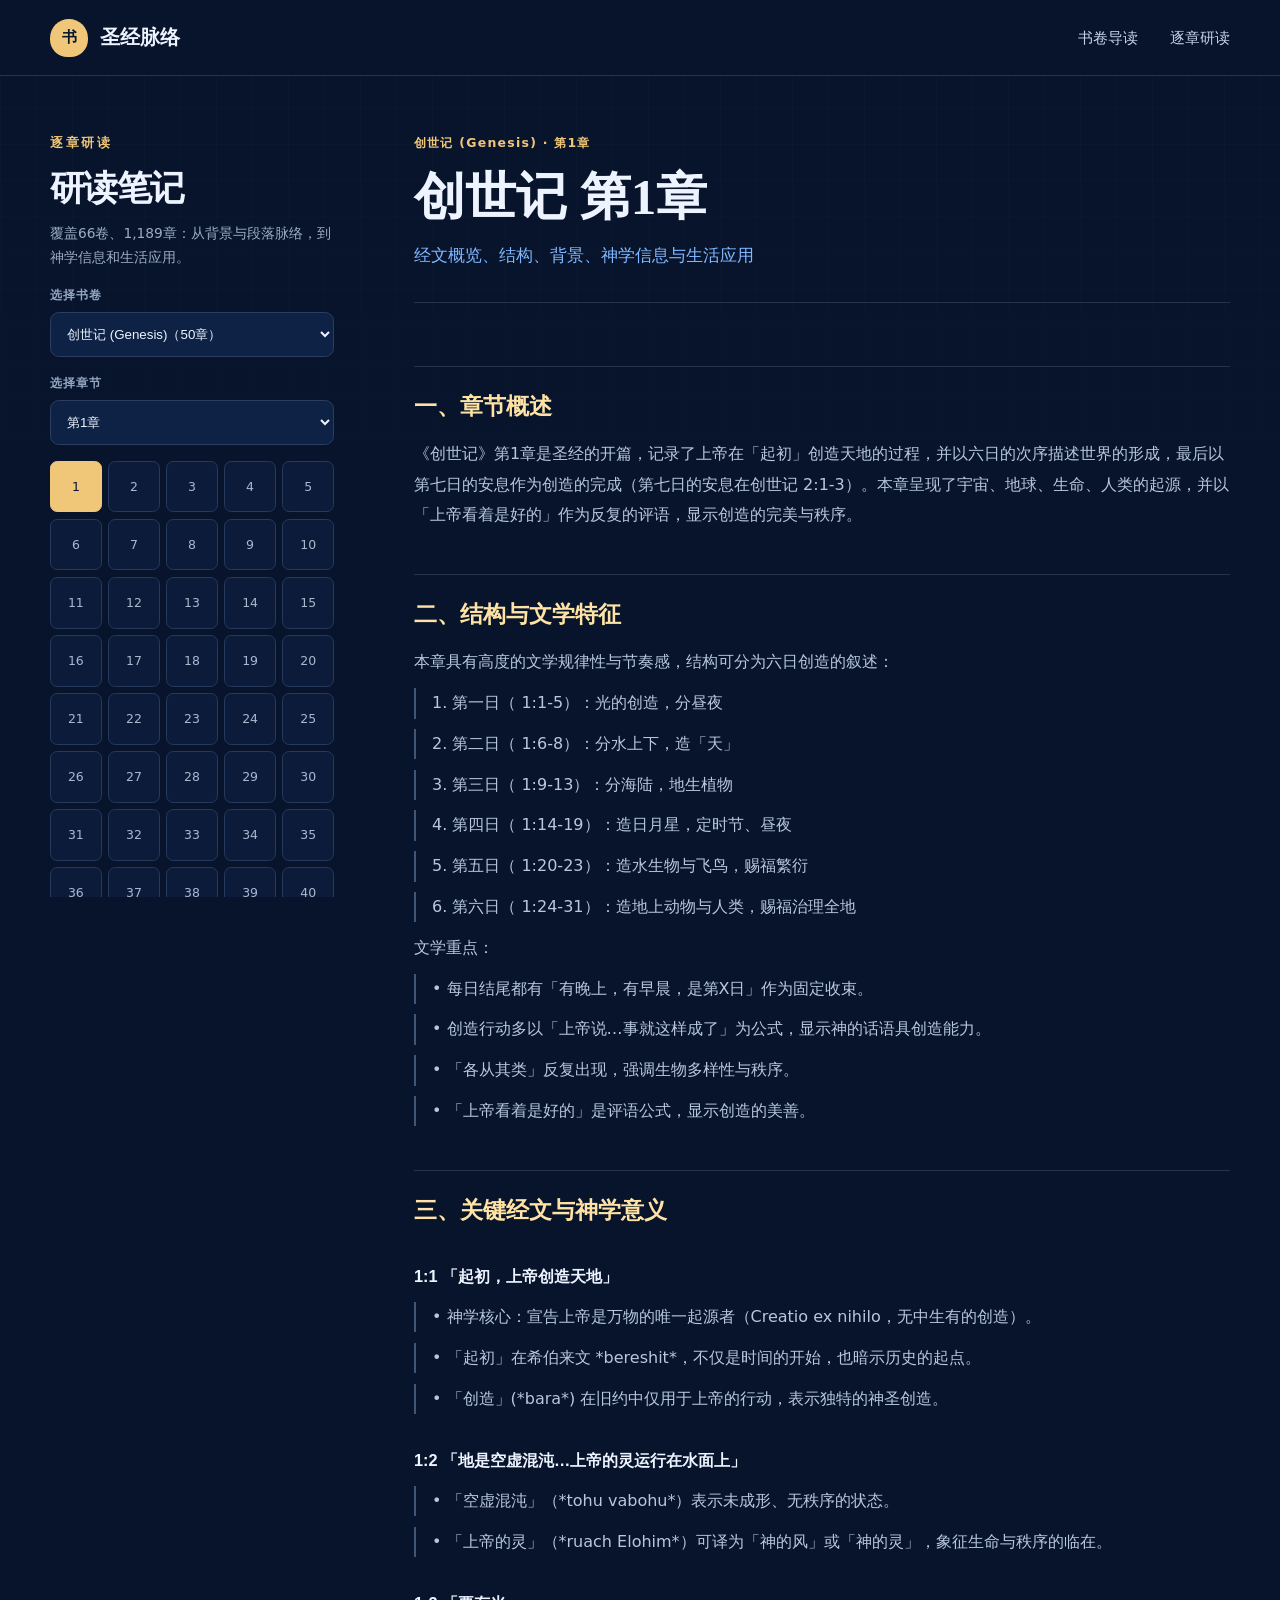
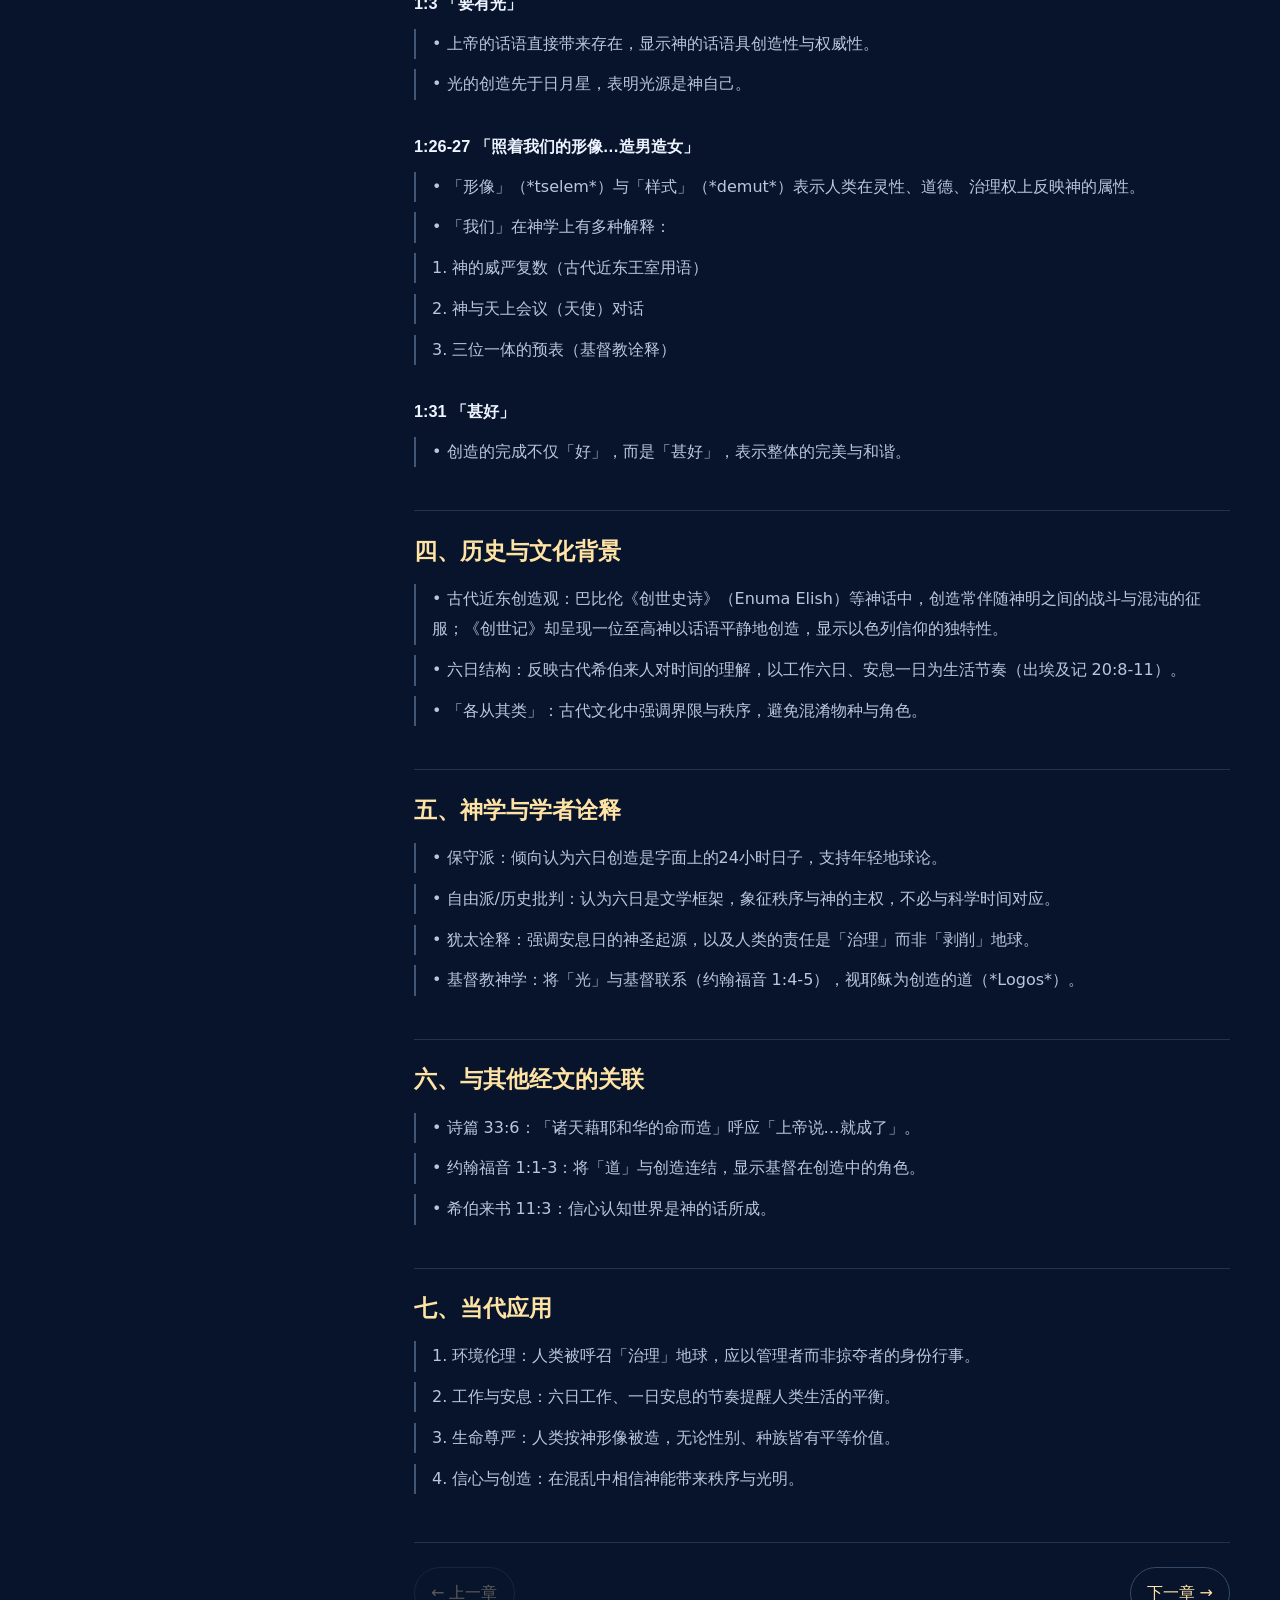
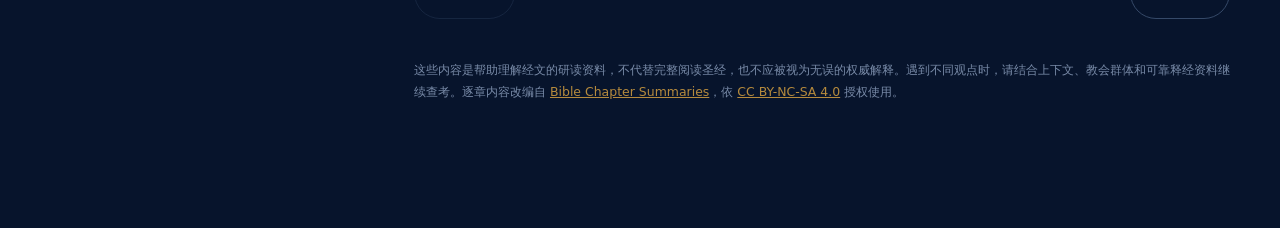
==== commit c6ef3753: "Remove Google Fonts from chapter reader" ====
--- a/study.html
+++ b/study.html
@@ -6,9 +6,6 @@
     <meta name="description" content="覆盖圣经66卷、1,189章的简体中文逐章研读资料，包含经文脉络、背景、神学信息和生活应用。" />
     <meta name="theme-color" content="#08152d" />
     <title>逐章研读｜圣经脉络</title>
-    <link rel="preconnect" href="https://fonts.googleapis.com" />
-    <link rel="preconnect" href="https://fonts.gstatic.com" crossorigin />
-    <link href="https://fonts.googleapis.com/css2?family=Noto+Sans+SC:wght@400;500;600;700&family=Noto+Serif+SC:wght@600;700;900&display=swap" rel="stylesheet" />
     <link rel="icon" type="image/svg+xml" href="data:image/svg+xml,%3Csvg xmlns='http://www.w3.org/2000/svg' viewBox='0 0 64 64'%3E%3Crect width='64' height='64' rx='14' fill='%2308152d'/%3E%3Cpath d='M14 16h15c5 0 9 4 9 9v25c-2-3-5-5-10-5H14V16Zm36 0H35c-5 0-9 4-9 9v20h10c5 0 9 2 14 5V16Z' fill='%23f0c778'/%3E%3C/svg%3E" />
     <link rel="stylesheet" href="styles.css" />
   </head>
--- a/styles.css
+++ b/styles.css
@@ -60,6 +60,7 @@
 
 .hero {
   position: relative;
+  overflow: clip;
   display: grid;
   grid-template-columns: 1.06fr .94fr;
   gap: 5rem;
